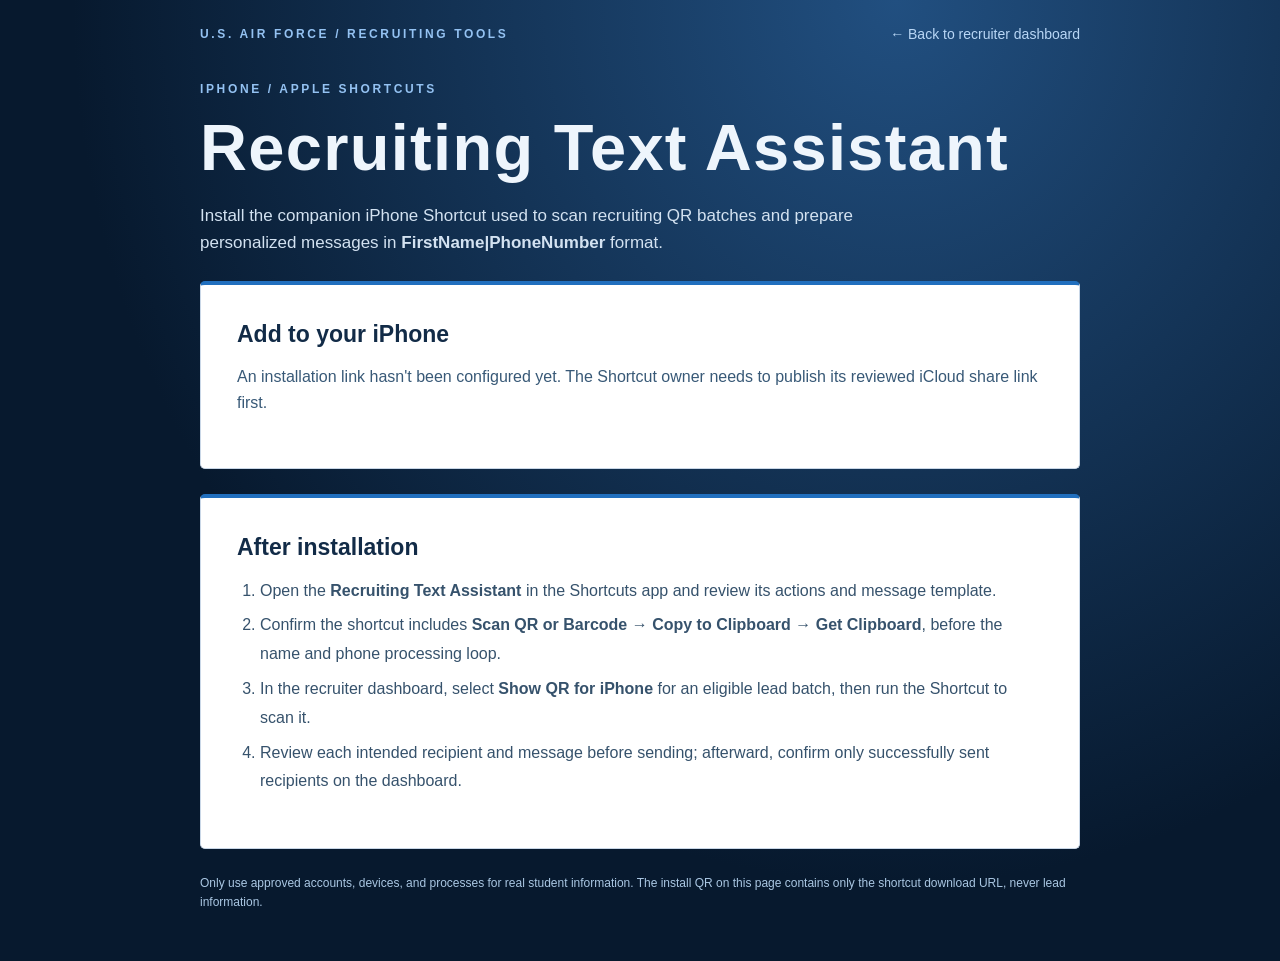
==== docs/iphone-shortcut.html @ 6d9ef048 "Add iPhone Shortcut installation pages and share-link configuration" ====
<!doctype html>
<html lang="en">
<head>
<meta charset="utf-8">
<meta name="viewport" content="width=device-width,initial-scale=1">
<title>Recruiting Text Assistant | iPhone Shortcut</title>
<style>
:root{font-family:"Bahnschrift","Segoe UI",Arial,sans-serif;background:#07192e;color:#eef5fc}
*{box-sizing:border-box}
body{margin:0;min-height:100vh;background:radial-gradient(ellipse at 70% 0%,#214f80 0%,#07192e 65%);padding:26px}
main{max-width:880px;margin:auto}
nav{display:flex;justify-content:space-between;align-items:center;gap:20px;margin-bottom:40px}
nav a{color:#b9d7f6;text-decoration:none;font-size:14px}
.eyebrow{text-transform:uppercase;letter-spacing:.22em;font-size:12px;color:#94c2f2;font-weight:850}
h1{font-family:"Bahnschrift SemiCondensed","Arial Narrow",Arial,sans-serif;font-size:clamp(36px,7vw,65px);margin:14px 0;letter-spacing:.02em}
.lead{font-size:17px;line-height:1.6;color:#d3e2f1;max-width:750px}
.panel{background:#fff;color:#122b47;border:1px solid #c9d7e7;border-top:4px solid #216fbe;border-radius:5px;padding:clamp(18px,4vw,36px);margin:25px 0}
.panel h2{margin:0 0 14px;font-size:23px}
.status{margin:16px 0;color:#385977;line-height:1.6}
.install{background:#1765bb;color:#fff;text-decoration:none;font-weight:800;text-transform:uppercase;letter-spacing:.08em;display:inline-block;padding:15px 26px;border-radius:3px}
.install:hover{background:#0e4f9b}
.install:focus-visible{outline:3px solid #7ab8fc;outline-offset:3px}
#qrWrap{display:none;margin:22px 0}
#qr{max-width:100%;border:10px solid #f2f6fb;image-rendering:pixelated}
.foot{font-size:12px;color:#aac7e3;line-height:1.6;margin:22px 0}
ol{padding-left:23px;line-height:1.8;color:#36526c}
li{margin:6px 0}
code{background:#eff4fa;padding:2px 5px;border-radius:3px}
[hidden]{display:none!important}
</style>
</head>
<body>
<main>
<nav><span class="eyebrow">U.S. AIR FORCE / RECRUITING TOOLS</span><a href="Recruiting_Staff_Manager.html">← Back to recruiter dashboard</a></nav>
<div class="eyebrow">iPhone / Apple Shortcuts</div>
<h1>Recruiting Text Assistant</h1>
<p class="lead">Install the companion iPhone Shortcut used to scan recruiting QR batches and prepare personalized messages in <strong>FirstName|PhoneNumber</strong> format.</p>
<section class="panel" aria-labelledby="installTitle">
<h2 id="installTitle">Add to your iPhone</h2>
<div id="notReady" class="status" role="status">An installation link hasn't been configured yet. The Shortcut owner needs to publish its reviewed iCloud share link first.</div>
<div id="ready" hidden>
<p>On your iPhone, open the link below and review the Shortcut before adding it.</p>
<a id="installLink" class="install" rel="noopener noreferrer" target="_blank">Get iPhone Shortcut ↗</a>
<div id="qrWrap">
<p><strong>Using a computer?</strong> Scan this QR with your iPhone camera to open the same installation link.</p>
<canvas id="qr" role="img" aria-label="QR code linking to the Apple Shortcut"></canvas>
</div>
</div>
</section>
<section class="panel">
<h2>After installation</h2>
<ol>
<li>Open the <strong>Recruiting Text Assistant</strong> in the Shortcuts app and review its actions and message template.</li>
<li>Confirm the shortcut includes <strong>Scan QR or Barcode → Copy to Clipboard → Get Clipboard</strong>, before the name and phone processing loop.</li>
<li>In the recruiter dashboard, select <strong>Show QR for iPhone</strong> for an eligible lead batch, then run the Shortcut to scan it.</li>
<li>Review each intended recipient and message before sending; afterward, confirm only successfully sent recipients on the dashboard.</li>
</ol>
</section>
<p class="foot">Only use approved accounts, devices, and processes for real student information. The install QR on this page contains only the shortcut download URL, never lead information.</p>
</main>
<script src="assets/js/Offline_QR.js"></script>
<script src="assets/js/Recruiting_Config.js"></script>
<script>
(function(){
"use strict";
const url=window.RECRUITING_CONFIG&&window.RECRUITING_CONFIG.shortcuts&&window.RECRUITING_CONFIG.shortcuts.iphoneShareUrl;
let valid=false;
try{const u=new URL(url);valid=u.protocol==="https:"&&u.hostname==="www.icloud.com"&&/^\/shortcuts\/[a-zA-Z0-9]+\/?$/.test(u.pathname)&&!u.search&&!u.hash;}catch(_){}
if(!valid)return;
document.getElementById("notReady").hidden=true;
document.getElementById("ready").hidden=false;
const link=document.getElementById("installLink");
link.href=url;
try{
const qr=new OfflineQRCode(-1,OfflineQRErrorLevel.M);qr.addData(url);qr.make();
const canvas=document.getElementById("qr"),ctx=canvas.getContext("2d");
const n=qr.getModuleCount(),quiet=4,scale=6;
canvas.width=canvas.height=(n+quiet*2)*scale;
ctx.fillStyle="#fff";ctx.fillRect(0,0,canvas.width,canvas.height);
ctx.fillStyle="#07192e";
for(let y=0;y<n;y++)for(let x=0;x<n;x++)if(qr.isDark(y,x))ctx.fillRect((x+quiet)*scale,(y+quiet)*scale,scale,scale);
document.getElementById("qrWrap").style.display="block";
}catch(error){document.getElementById("qrWrap").style.display="none";}
})();
</script>
</body>
</html>
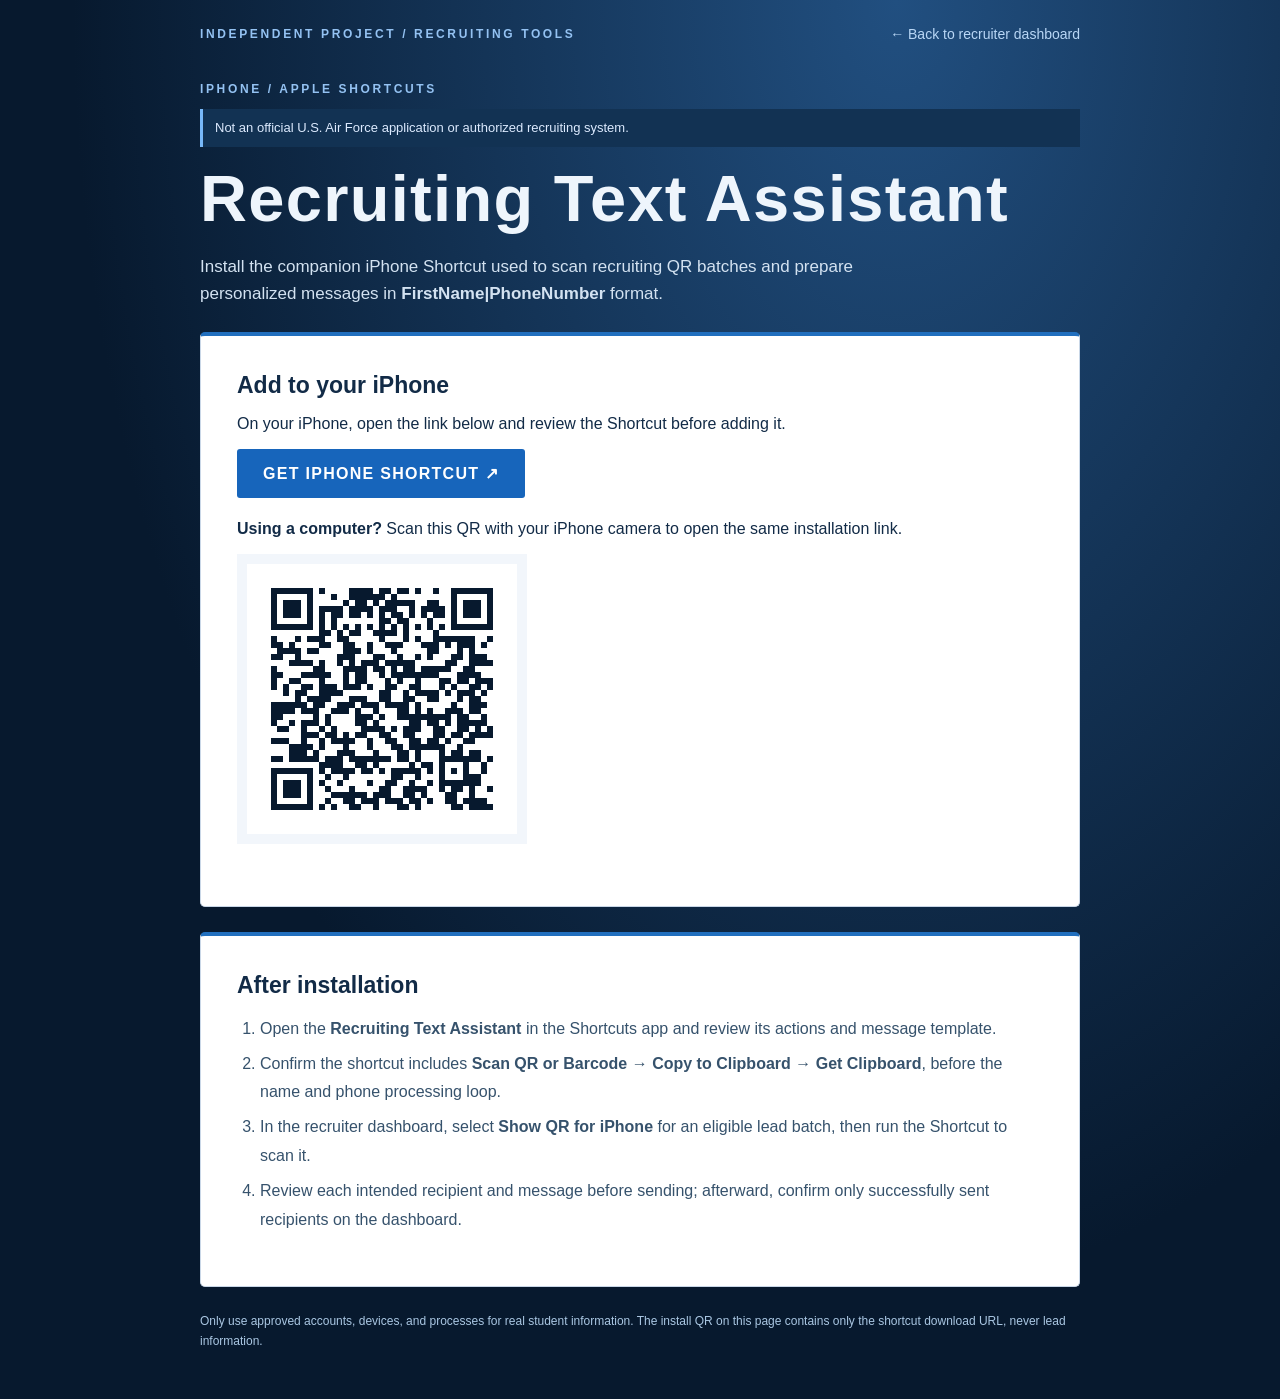
==== commit e5cdead1: "Clarify independent prototype branding across demo and standalone pages" ====
--- a/docs/iphone-shortcut.html
+++ b/docs/iphone-shortcut.html
@@ -23,6 +23,7 @@
 #qrWrap{display:none;margin:22px 0}
 #qr{max-width:100%;border:10px solid #f2f6fb;image-rendering:pixelated}
 .foot{font-size:12px;color:#aac7e3;line-height:1.6;margin:22px 0}
+.independent-info{border-left:3px solid #78b8f8;padding:9px 12px;background:#123253;color:#dceafe;font-size:13px;line-height:1.5}
 ol{padding-left:23px;line-height:1.8;color:#36526c}
 li{margin:6px 0}
 code{background:#eff4fa;padding:2px 5px;border-radius:3px}
@@ -31,8 +32,9 @@
 </head>
 <body>
 <main>
-<nav><span class="eyebrow">U.S. AIR FORCE / RECRUITING TOOLS</span><a href="Recruiting_Staff_Manager.html">← Back to recruiter dashboard</a></nav>
+<nav><span class="eyebrow">INDEPENDENT PROJECT / RECRUITING TOOLS</span><a href="Recruiting_Staff_Manager.html">← Back to recruiter dashboard</a></nav>
 <div class="eyebrow">iPhone / Apple Shortcuts</div>
+<p class="independent-info">Not an official U.S. Air Force application or authorized recruiting system.</p>
 <h1>Recruiting Text Assistant</h1>
 <p class="lead">Install the companion iPhone Shortcut used to scan recruiting QR batches and prepare personalized messages in <strong>FirstName|PhoneNumber</strong> format.</p>
 <section class="panel" aria-labelledby="installTitle">
